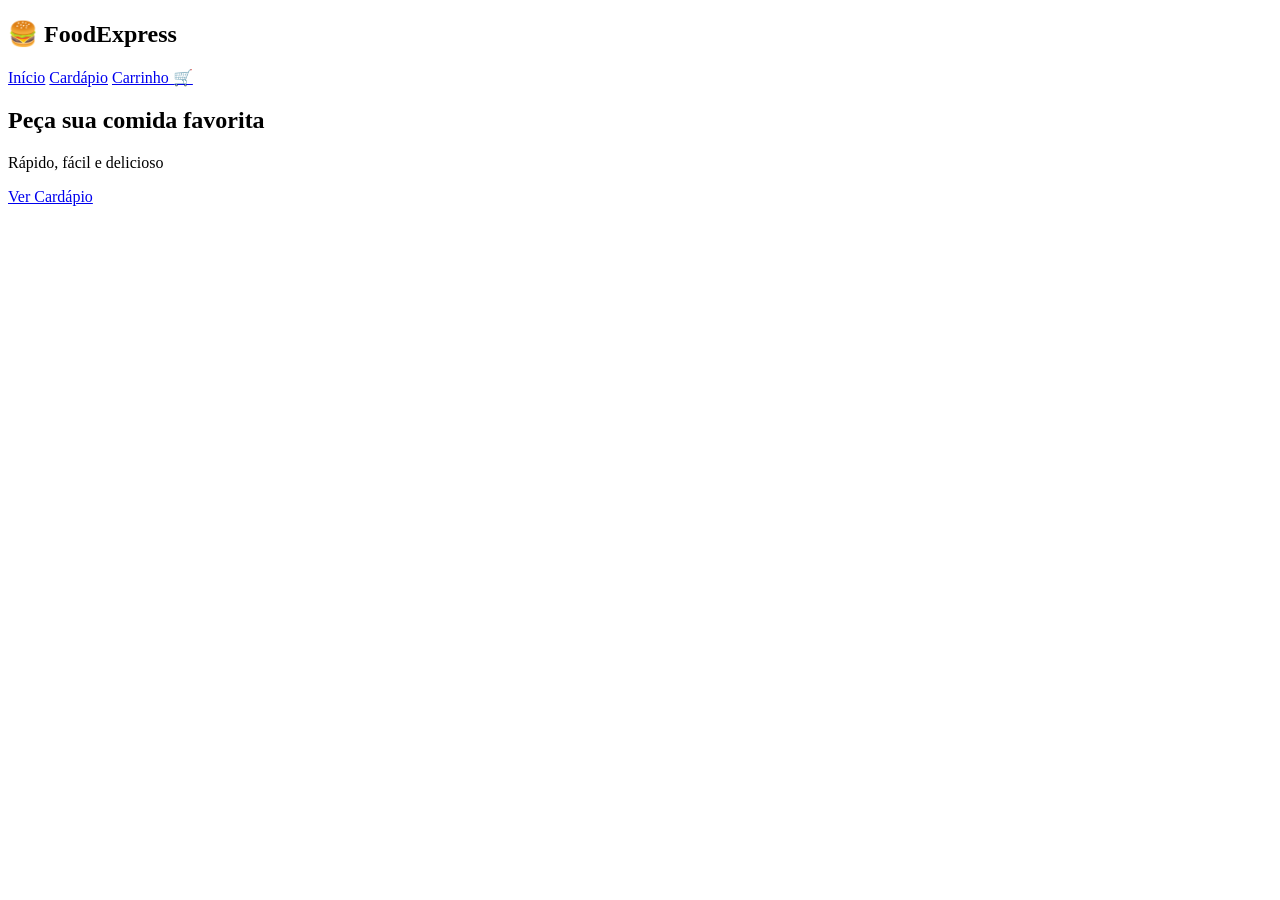
==== index.html @ 25d37e2e "gg" ====
<!DOCTYPE html>
<html lang="pt-BR">
<head>
<meta charset="UTF-8">
<title>FoodExpress</title>
<link rel="stylesheet" href="css/style.css">
</head>
<body>

<header>
  <nav class="navbar">
    <h1>🍔 FoodExpress</h1>
    <div>
      <a href="index.html">Início</a>
      <a href="cardapio.html">Cardápio</a>
      <a href="carrinho.html">Carrinho 🛒</a>
    </div>
  </nav>
</header>

<section class="hero">
  <h2>Peça sua comida favorita</h2>
  <p>Rápido, fácil e delicioso</p>
  <a href="cardapio.html" class="btn">Ver Cardápio</a>
</section>

</body>
</html>
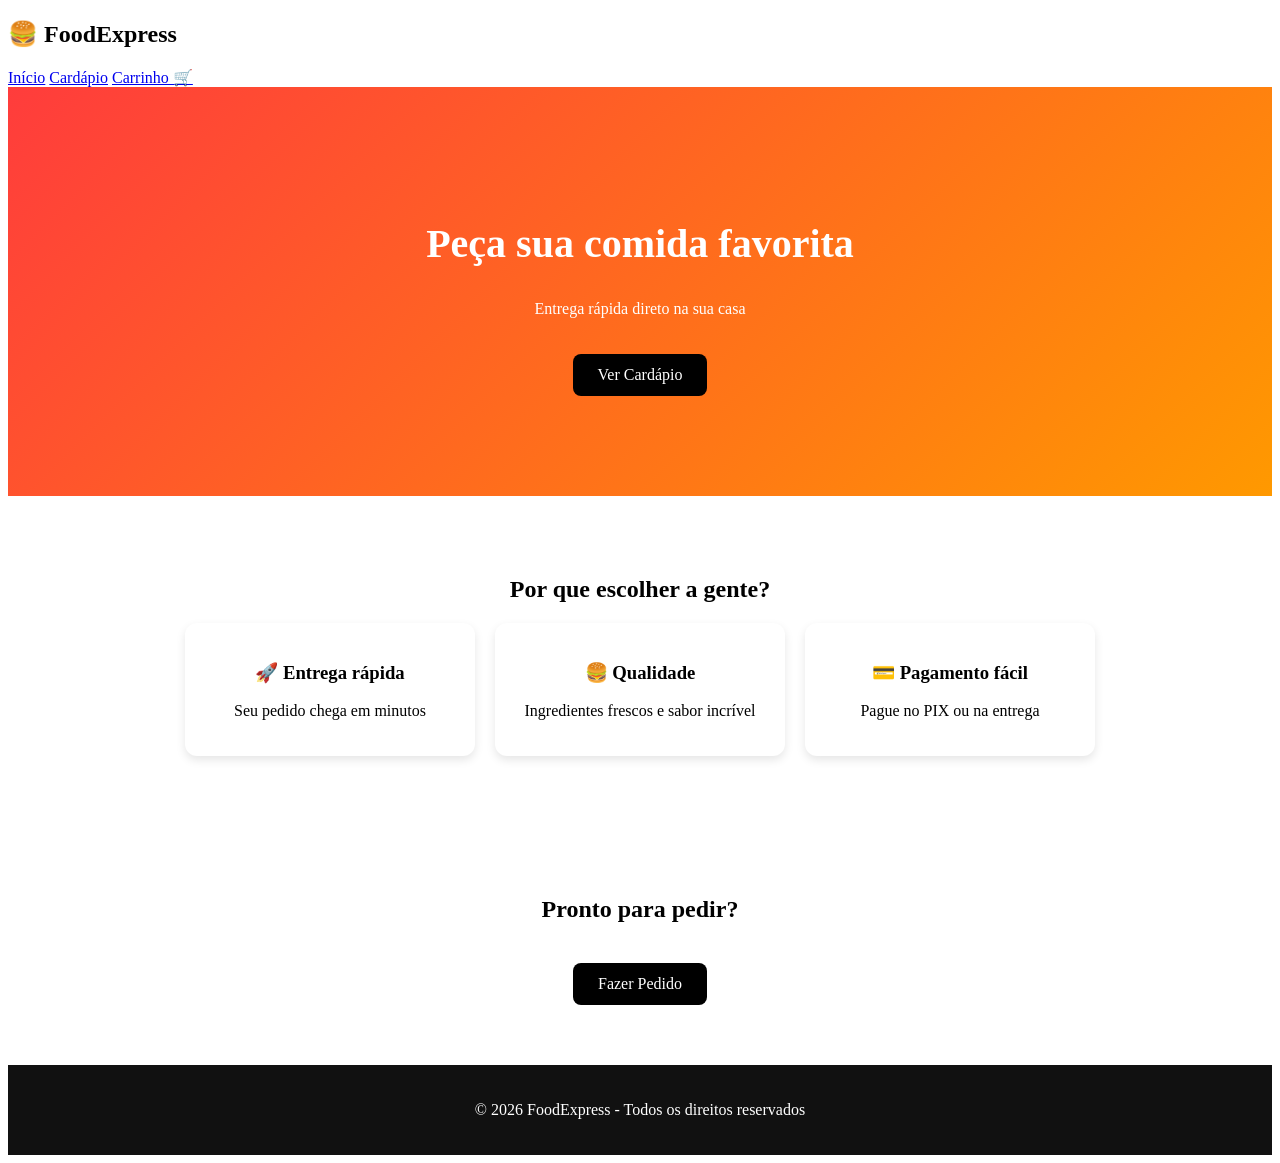
==== commit 420aa461: "fff" ====
--- a/index.html
+++ b/index.html
@@ -3,7 +3,59 @@
 <head>
 <meta charset="UTF-8">
 <title>FoodExpress</title>
+
 <link rel="stylesheet" href="css/style.css">
+
+<style>
+.hero {
+  background: linear-gradient(135deg, #ff3c3c, #ff9900);
+  color: white;
+  text-align: center;
+  padding: 100px 20px;
+}
+
+.hero h2 {
+  font-size: 40px;
+}
+
+.btn {
+  display: inline-block;
+  margin-top: 20px;
+  padding: 12px 25px;
+  background: black;
+  color: white;
+  text-decoration: none;
+  border-radius: 8px;
+}
+
+.section {
+  padding: 60px 20px;
+  text-align: center;
+}
+
+.cards {
+  display: flex;
+  gap: 20px;
+  justify-content: center;
+  flex-wrap: wrap;
+}
+
+.card-home {
+  background: white;
+  padding: 20px;
+  border-radius: 12px;
+  width: 250px;
+  box-shadow: 0 4px 10px rgba(0,0,0,0.1);
+}
+
+footer {
+  background: #111;
+  color: white;
+  text-align: center;
+  padding: 20px;
+}
+</style>
+
 </head>
 <body>
 
@@ -18,11 +70,45 @@
   </nav>
 </header>
 
+<!-- HERO -->
 <section class="hero">
   <h2>Peça sua comida favorita</h2>
-  <p>Rápido, fácil e delicioso</p>
+  <p>Entrega rápida direto na sua casa</p>
   <a href="cardapio.html" class="btn">Ver Cardápio</a>
 </section>
 
+<!-- DIFERENCIAIS -->
+<section class="section">
+  <h2>Por que escolher a gente?</h2>
+
+  <div class="cards">
+    <div class="card-home">
+      <h3>🚀 Entrega rápida</h3>
+      <p>Seu pedido chega em minutos</p>
+    </div>
+
+    <div class="card-home">
+      <h3>🍔 Qualidade</h3>
+      <p>Ingredientes frescos e sabor incrível</p>
+    </div>
+
+    <div class="card-home">
+      <h3>💳 Pagamento fácil</h3>
+      <p>Pague no PIX ou na entrega</p>
+    </div>
+  </div>
+</section>
+
+<!-- CHAMADA FINAL -->
+<section class="section">
+  <h2>Pronto para pedir?</h2>
+  <a href="cardapio.html" class="btn">Fazer Pedido</a>
+</section>
+
+<!-- RODAPÉ -->
+<footer>
+  <p>© 2026 FoodExpress - Todos os direitos reservados</p>
+</footer>
+
 </body>
 </html>
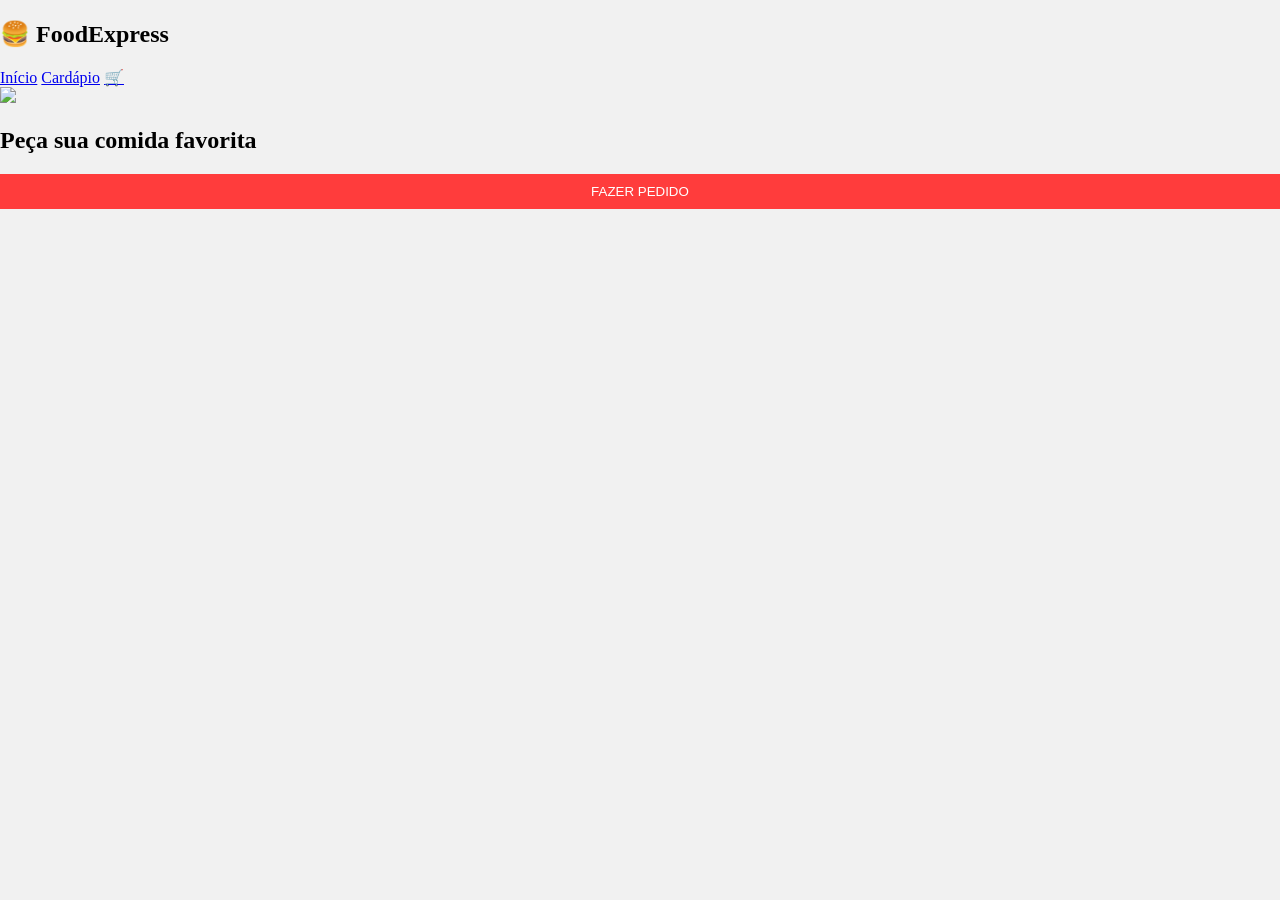
==== commit a810626e: "h" ====
--- a/index.html
+++ b/index.html
@@ -1,114 +1,29 @@
 <!DOCTYPE html>
-<html lang="pt-BR">
+<html lang="pt-br">
 <head>
 <meta charset="UTF-8">
 <title>FoodExpress</title>
+<link rel="stylesheet" href="style.css">
+</head>
 
-<link rel="stylesheet" href="css/style.css">
-
-<style>
-.hero {
-  background: linear-gradient(135deg, #ff3c3c, #ff9900);
-  color: white;
-  text-align: center;
-  padding: 100px 20px;
-}
-
-.hero h2 {
-  font-size: 40px;
-}
-
-.btn {
-  display: inline-block;
-  margin-top: 20px;
-  padding: 12px 25px;
-  background: black;
-  color: white;
-  text-decoration: none;
-  border-radius: 8px;
-}
-
-.section {
-  padding: 60px 20px;
-  text-align: center;
-}
-
-.cards {
-  display: flex;
-  gap: 20px;
-  justify-content: center;
-  flex-wrap: wrap;
-}
-
-.card-home {
-  background: white;
-  padding: 20px;
-  border-radius: 12px;
-  width: 250px;
-  box-shadow: 0 4px 10px rgba(0,0,0,0.1);
-}
-
-footer {
-  background: #111;
-  color: white;
-  text-align: center;
-  padding: 20px;
-}
-</style>
-
-</head>
 <body>
 
-<header>
-  <nav class="navbar">
-    <h1>🍔 FoodExpress</h1>
-    <div>
-      <a href="index.html">Início</a>
-      <a href="cardapio.html">Cardápio</a>
-      <a href="carrinho.html">Carrinho 🛒</a>
-    </div>
+<header class="header">
+  <h2>🍔 FoodExpress</h2>
+  <nav>
+    <a href="index.html">Início</a>
+    <a href="cardapio.html">Cardápio</a>
+    <a href="carrinho.html">🛒</a>
   </nav>
 </header>
 
-<!-- HERO -->
 <section class="hero">
-  <h2>Peça sua comida favorita</h2>
-  <p>Entrega rápida direto na sua casa</p>
-  <a href="cardapio.html" class="btn">Ver Cardápio</a>
-</section>
-
-<!-- DIFERENCIAIS -->
-<section class="section">
-  <h2>Por que escolher a gente?</h2>
-
-  <div class="cards">
-    <div class="card-home">
-      <h3>🚀 Entrega rápida</h3>
-      <p>Seu pedido chega em minutos</p>
-    </div>
-
-    <div class="card-home">
-      <h3>🍔 Qualidade</h3>
-      <p>Ingredientes frescos e sabor incrível</p>
-    </div>
-
-    <div class="card-home">
-      <h3>💳 Pagamento fácil</h3>
-      <p>Pague no PIX ou na entrega</p>
-    </div>
+  <img src="img/banner.jpg">
+  <div class="hero-text">
+    <h1>Peça sua comida favorita</h1>
+    <button onclick="location.href='cardapio.html'">FAZER PEDIDO</button>
   </div>
 </section>
 
-<!-- CHAMADA FINAL -->
-<section class="section">
-  <h2>Pronto para pedir?</h2>
-  <a href="cardapio.html" class="btn">Fazer Pedido</a>
-</section>
-
-<!-- RODAPÉ -->
-<footer>
-  <p>© 2026 FoodExpress - Todos os direitos reservados</p>
-</footer>
-
 </body>
 </html>
--- a/style.css
+++ b/style.css
@@ -0,0 +1,41 @@
+body {
+  font-family: 'Segoe UI';
+  margin: 0;
+  background: #f1f1f1;
+}
+
+.navbar {
+  display: flex;
+  justify-content: space-between;
+  background: #111;
+  color: white;
+  padding: 15px;
+}
+
+.grid {
+  display: grid;
+  grid-template-columns: repeat(auto-fit, minmax(220px,1fr));
+  gap: 20px;
+  padding: 20px;
+}
+
+.card {
+  background: white;
+  border-radius: 12px;
+  overflow: hidden;
+  box-shadow: 0 4px 10px rgba(0,0,0,0.1);
+}
+
+.card img {
+  width: 100%;
+  height: 150px;
+  object-fit: cover;
+}
+
+button {
+  width: 100%;
+  padding: 10px;
+  background: #ff3c3c;
+  color: white;
+  border: none;
+}
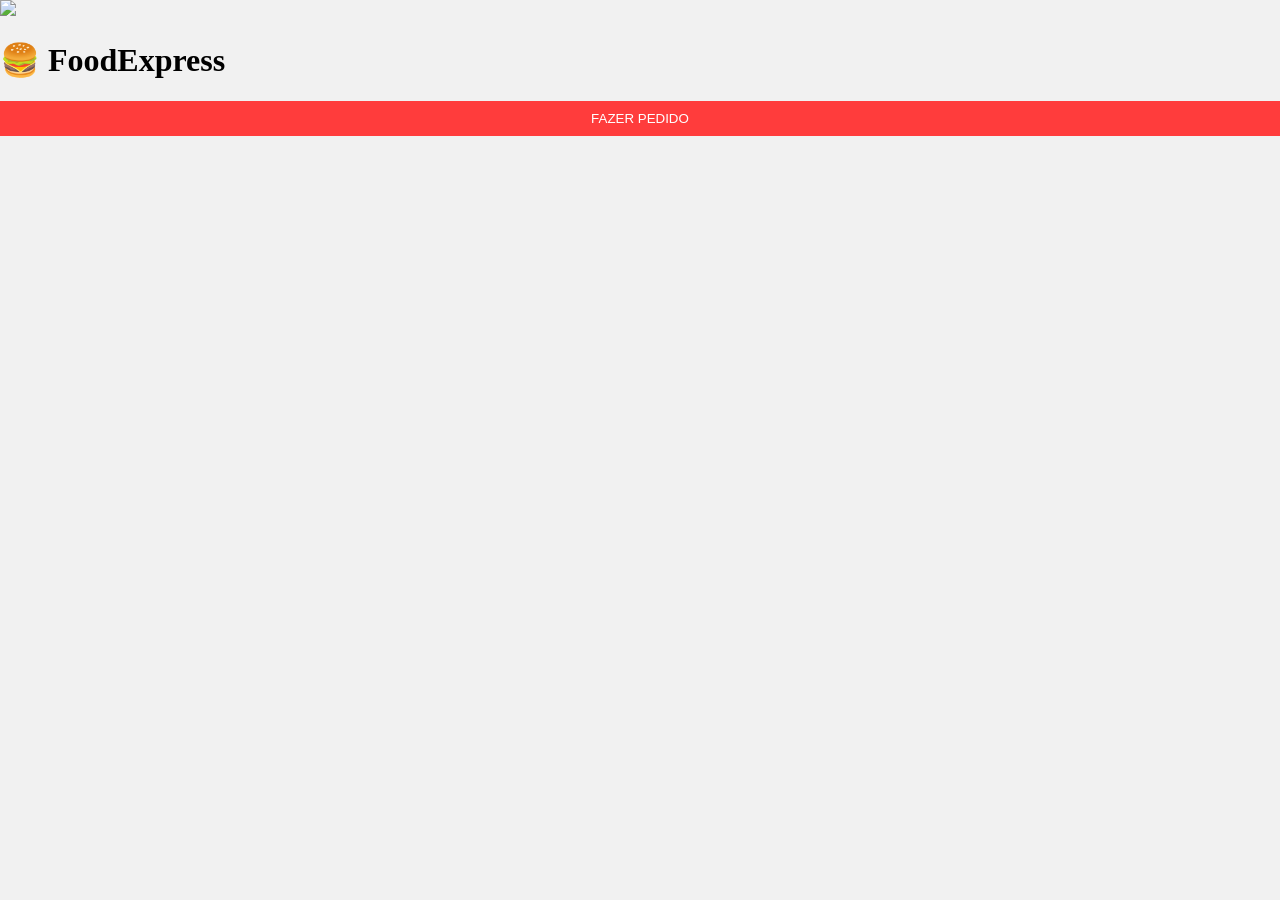
==== commit 7ed4dcfc: "jjj" ====
--- a/index.html
+++ b/index.html
@@ -1,5 +1,5 @@
 <!DOCTYPE html>
-<html lang="pt-br">
+<html>
 <head>
 <meta charset="UTF-8">
 <title>FoodExpress</title>
@@ -8,22 +8,14 @@
 
 <body>
 
-<header class="header">
-  <h2>🍔 FoodExpress</h2>
-  <nav>
-    <a href="index.html">Início</a>
-    <a href="cardapio.html">Cardápio</a>
-    <a href="carrinho.html">🛒</a>
-  </nav>
-</header>
+<div class="hero">
+  <img src="https://images.unsplash.com/photo-1600891964599-f61ba0e24092">
 
-<section class="hero">
-  <img src="img/banner.jpg">
-  <div class="hero-text">
-    <h1>Peça sua comida favorita</h1>
+  <div class="conteudo">
+    <h1>🍔 FoodExpress</h1>
     <button onclick="location.href='cardapio.html'">FAZER PEDIDO</button>
   </div>
-</section>
+</div>
 
 </body>
 </html>
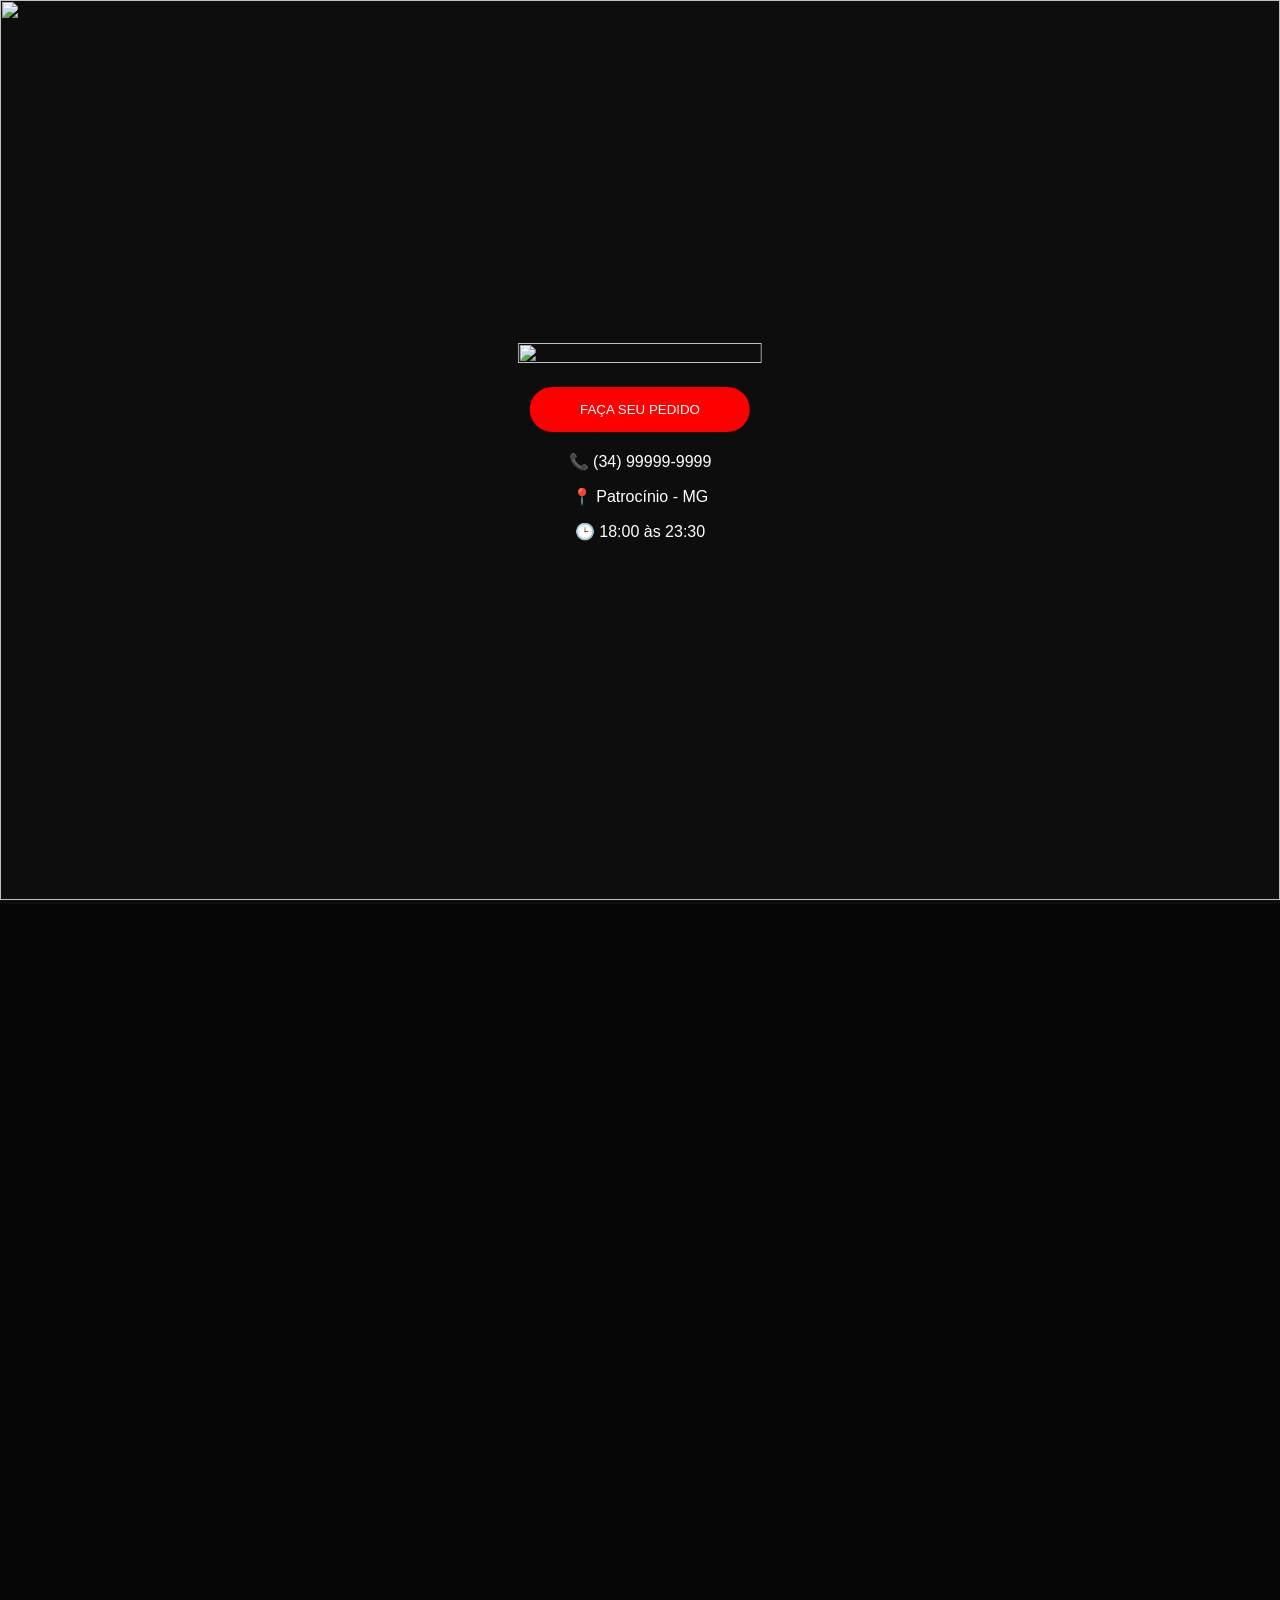
==== commit 7ba8a417: "dxx" ====
--- a/index.html
+++ b/index.html
@@ -2,19 +2,37 @@
 <html>
 <head>
 <meta charset="UTF-8">
-<title>FoodExpress</title>
+<title>Lanchonete</title>
 <link rel="stylesheet" href="style.css">
 </head>
 
 <body>
 
 <div class="hero">
+
   <img src="https://images.unsplash.com/photo-1600891964599-f61ba0e24092">
 
+  <div class="overlay"></div>
+
   <div class="conteudo">
-    <h1>🍔 FoodExpress</h1>
-    <button onclick="location.href='cardapio.html'">FAZER PEDIDO</button>
+
+    <!-- LOGO -->
+    <img src="img/logo.png" class="logo">
+
+    <!-- BOTÃO -->
+    <button onclick="location.href='categorias.html'" class="btn">
+      FAÇA SEU PEDIDO
+    </button>
+
+    <!-- INFO -->
+    <div class="info">
+      <p>📞 (34) 99999-9999</p>
+      <p>📍 Patrocínio - MG</p>
+      <p>🕒 18:00 às 23:30</p>
+    </div>
+
   </div>
+
 </div>
 
 </body>
--- a/style.css
+++ b/style.css
@@ -1,41 +1,76 @@
-body {
-  font-family: 'Segoe UI';
-  margin: 0;
-  background: #f1f1f1;
+body{
+  margin:0;
+  font-family:Arial;
+  background:#0d0d0d;
+  color:white;
+  text-align:center;
 }
 
-.navbar {
-  display: flex;
-  justify-content: space-between;
-  background: #111;
-  color: white;
-  padding: 15px;
+.hero{
+  height:100vh;
+  position:relative;
 }
 
-.grid {
-  display: grid;
-  grid-template-columns: repeat(auto-fit, minmax(220px,1fr));
-  gap: 20px;
-  padding: 20px;
+.hero img{
+  width:100%;
+  height:100%;
+  object-fit:cover;
 }
 
-.card {
-  background: white;
-  border-radius: 12px;
-  overflow: hidden;
-  box-shadow: 0 4px 10px rgba(0,0,0,0.1);
+.overlay{
+  position:absolute;
+  width:100%;
+  height:100%;
+  background:rgba(0,0,0,0.6);
 }
 
-.card img {
-  width: 100%;
-  height: 150px;
-  object-fit: cover;
+.conteudo{
+  position:absolute;
+  top:50%;
+  left:50%;
+  transform:translate(-50%,-50%);
 }
 
-button {
-  width: 100%;
-  padding: 10px;
-  background: #ff3c3c;
-  color: white;
-  border: none;
+.logo{
+  width:120px;
+  margin-bottom:20px;
+}
+
+.btn{
+  background:red;
+  padding:15px;
+  border:none;
+  color:white;
+  border-radius:50px;
+  width:220px;
+}
+
+.info{
+  margin-top:20px;
+}
+
+.grid{
+  display:grid;
+  grid-template-columns:1fr 1fr;
+  gap:10px;
+  padding:10px;
+}
+
+.cat-btn{
+  background:#1a1a1a;
+  padding:20px;
+  border:none;
+  color:white;
+  border-radius:10px;
+}
+
+.card{
+  background:#1a1a1a;
+  padding:10px;
+  border-radius:10px;
+}
+
+.card img{
+  width:100%;
+  border-radius:10px;
 }
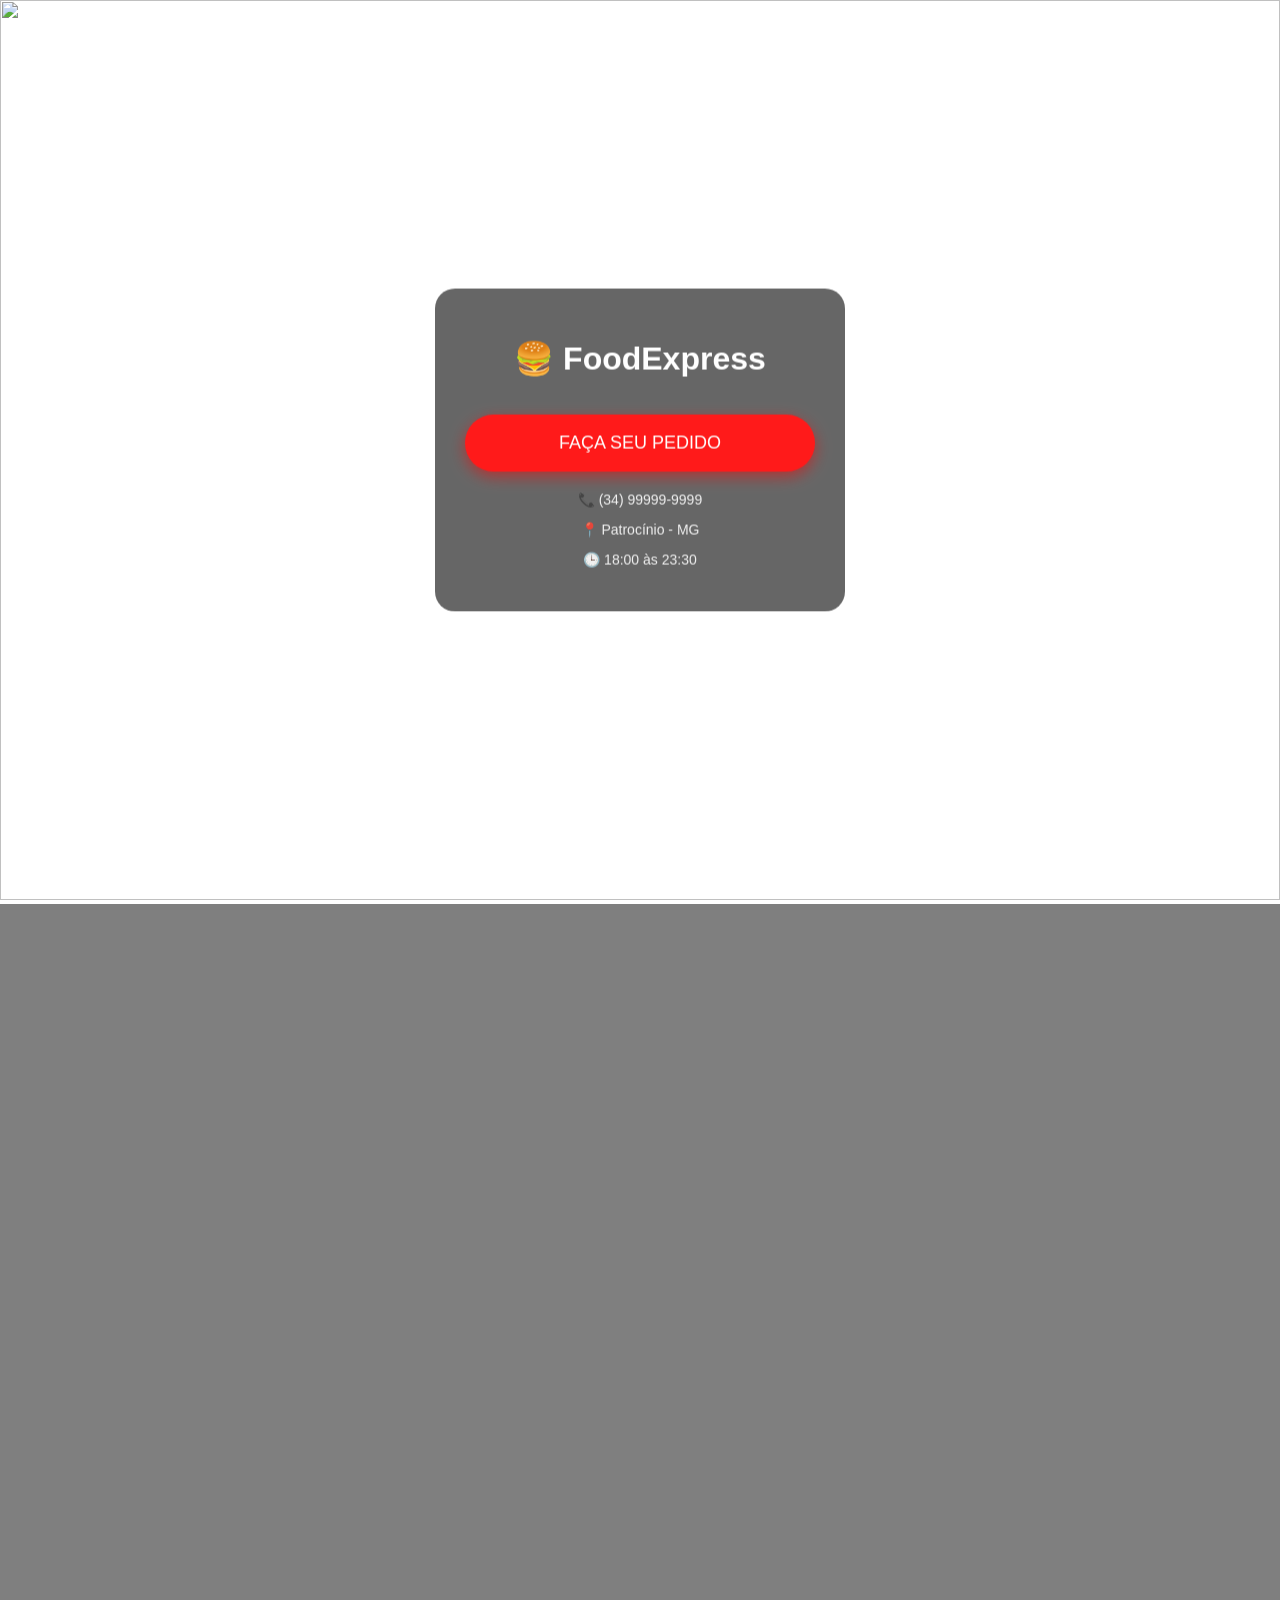
==== commit 62184a99: "bbb" ====
--- a/index.html
+++ b/index.html
@@ -2,7 +2,7 @@
 <html>
 <head>
 <meta charset="UTF-8">
-<title>Lanchonete</title>
+<title>FoodExpress</title>
 <link rel="stylesheet" href="style.css">
 </head>
 
@@ -14,17 +14,14 @@
 
   <div class="overlay"></div>
 
-  <div class="conteudo">
+  <div class="box">
 
-    <!-- LOGO -->
-    <img src="img/logo.png" class="logo">
+    <h1>🍔 FoodExpress</h1>
 
-    <!-- BOTÃO -->
-    <button onclick="location.href='categorias.html'" class="btn">
+    <button onclick="location.href='categorias.html'" class="btn-main">
       FAÇA SEU PEDIDO
     </button>
 
-    <!-- INFO -->
     <div class="info">
       <p>📞 (34) 99999-9999</p>
       <p>📍 Patrocínio - MG</p>
--- a/style.css
+++ b/style.css
@@ -1,9 +1,6 @@
 body{
   margin:0;
   font-family:Arial;
-  background:#0d0d0d;
-  color:white;
-  text-align:center;
 }
 
 .hero{
@@ -21,56 +18,46 @@
   position:absolute;
   width:100%;
   height:100%;
-  background:rgba(0,0,0,0.6);
+  background:rgba(0,0,0,0.5);
 }
 
-.conteudo{
+/* CAIXA PROFISSIONAL */
+.box{
   position:absolute;
   top:50%;
   left:50%;
   transform:translate(-50%,-50%);
+  background:rgba(0,0,0,0.6);
+  backdrop-filter: blur(10px);
+  padding:30px;
+  border-radius:20px;
+  text-align:center;
+  color:white;
+  width:80%;
+  max-width:350px;
 }
 
-.logo{
-  width:120px;
-  margin-bottom:20px;
+/* BOTÃO NÍVEL APP */
+.btn-main{
+  background:#ff1a1a;
+  color:white;
+  border:none;
+  padding:18px;
+  width:100%;
+  border-radius:50px;
+  font-size:18px;
+  margin-top:15px;
+  box-shadow:0 5px 15px rgba(255,0,0,0.5);
+  transition:0.3s;
 }
 
-.btn{
-  background:red;
-  padding:15px;
-  border:none;
-  color:white;
-  border-radius:50px;
-  width:220px;
+.btn-main:hover{
+  transform:scale(1.05);
 }
 
+/* INFO */
 .info{
   margin-top:20px;
-}
-
-.grid{
-  display:grid;
-  grid-template-columns:1fr 1fr;
-  gap:10px;
-  padding:10px;
-}
-
-.cat-btn{
-  background:#1a1a1a;
-  padding:20px;
-  border:none;
-  color:white;
-  border-radius:10px;
-}
-
-.card{
-  background:#1a1a1a;
-  padding:10px;
-  border-radius:10px;
-}
-
-.card img{
-  width:100%;
-  border-radius:10px;
+  font-size:14px;
+  opacity:0.9;
 }
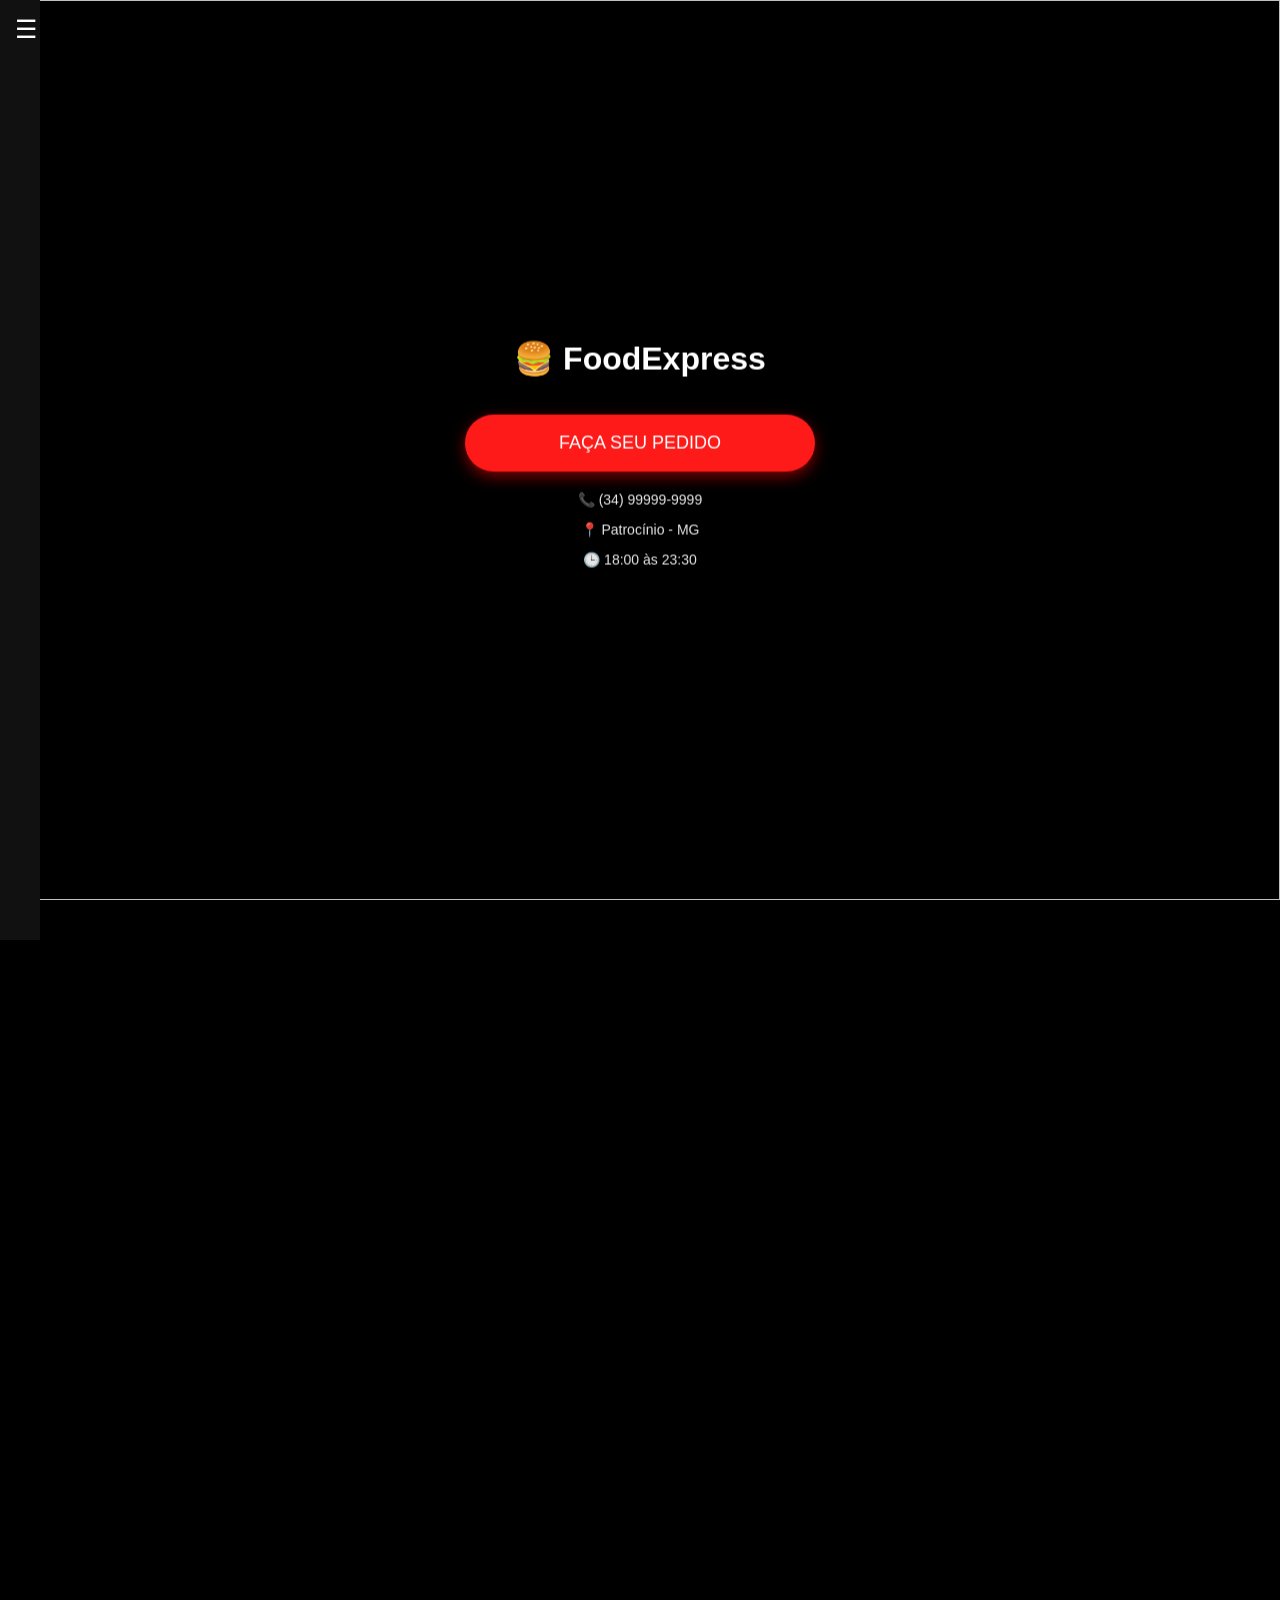
==== commit 729b36af: "hbb" ====
--- a/index.html
+++ b/index.html
@@ -7,6 +7,26 @@
 </head>
 
 <body>
+  <!-- BOTÃO MENU -->
+<div class="menu-btn" onclick="abrirMenu()">☰</div>
+
+<!-- MENU LATERAL -->
+<div id="menu" class="menu">
+
+  <h2>🍔 FoodExpress</h2>
+
+  <a href="categorias.html">📋 Cardápio</a>
+  <a href="#">⭐ Promoções</a>
+  <a href="carrinho.html">🛒 Meu Carrinho</a>
+  <a href="#">📦 Meus Pedidos</a>
+  <a href="#">🎟️ Cupons</a>
+  <a href="#">👤 Minha Conta</a>
+  <a href="#">📍 Localização</a>
+  <a href="#">🚚 Área de Entrega</a>
+  <a href="#">📲 Instalar App</a>
+  <a href="tel:34999999999">📞 Pedir por Telefone</a>
+
+</div>
 
 <div class="hero">
 
--- a/style.css
+++ b/style.css
@@ -60,4 +60,80 @@
   margin-top:20px;
   font-size:14px;
   opacity:0.9;
+}
+
+body{
+  margin:0;
+  background:black;
+  color:white;
+  font-family:Arial;
+}
+
+/* TOPO */
+.topo{
+  background:#1a1a1a;
+  padding:15px;
+  font-size:18px;
+}
+
+/* LISTA */
+.lista{
+  padding:20px;
+}
+
+/* ITEM */
+.item{
+  margin-bottom:30px;
+  border-bottom:1px solid #333;
+  padding-bottom:15px;
+  cursor:pointer;
+  transition:0.3s;
+}
+
+.item:hover{
+  transform:scale(1.02);
+}
+
+.item h2{
+  font-size:26px;
+  margin:0;
+}
+
+.item p{
+  margin-top:5px;
+  color:#aaa;
+}
+/* BOTÃO MENU */
+.menu-btn{
+  position:fixed;
+  top:15px;
+  left:15px;
+  font-size:25px;
+  color:white;
+  z-index:1000;
+}
+
+/* MENU LATERAL */
+.menu{
+  position:fixed;
+  top:0;
+  left:-250px;
+  width:250px;
+  height:100%;
+  background:#111;
+  padding:20px;
+  transition:0.3s;
+  z-index:999;
+}
+
+.menu h2{
+  margin-bottom:20px;
+}
+
+.menu a{
+  display:block;
+  color:white;
+  text-decoration:none;
+  margin:15px 0;
+  font-size:16px;
 }
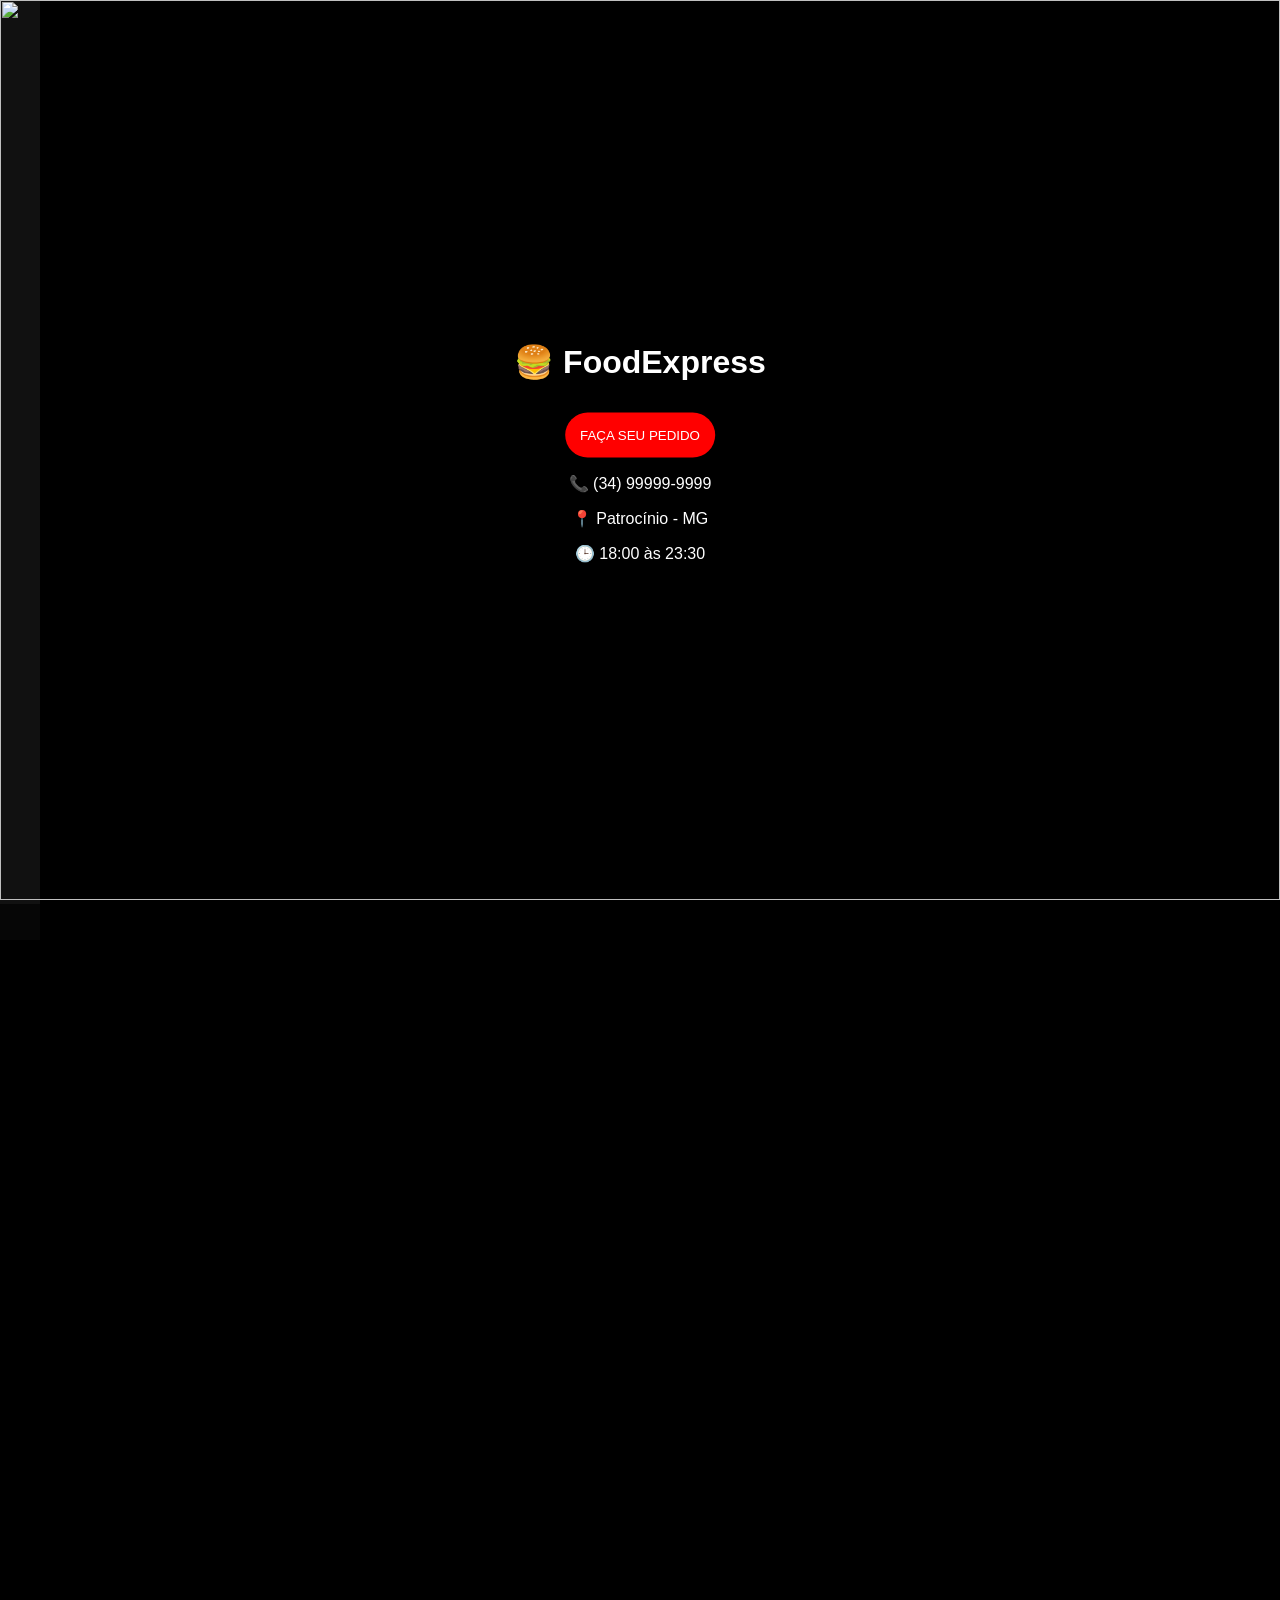
==== commit 1c780745: "hjh" ====
--- a/index.html
+++ b/index.html
@@ -7,6 +7,13 @@
 </head>
 
 <body>
+  <div class="menu-btn" onclick="toggleMenu()">☰</div>
+
+<div id="menu" class="menu">
+  <a href="categorias.html">📋 Cardápio</a>
+  <a href="carrinho.html">🛒 Carrinho</a>
+</div>
+
   <!-- BOTÃO MENU -->
 <div class="menu-btn" onclick="abrirMenu()">☰</div>
 
--- a/style.css
+++ b/style.css
@@ -1,8 +1,11 @@
 body{
   margin:0;
   font-family:Arial;
+  background:#000;
+  color:#fff;
 }
 
+/* HOME */
 .hero{
   height:100vh;
   position:relative;
@@ -18,62 +21,24 @@
   position:absolute;
   width:100%;
   height:100%;
-  background:rgba(0,0,0,0.5);
+  background:rgba(0,0,0,0.6);
 }
 
-/* CAIXA PROFISSIONAL */
 .box{
   position:absolute;
   top:50%;
   left:50%;
   transform:translate(-50%,-50%);
-  background:rgba(0,0,0,0.6);
-  backdrop-filter: blur(10px);
-  padding:30px;
-  border-radius:20px;
   text-align:center;
-  color:white;
-  width:80%;
-  max-width:350px;
 }
 
-/* BOTÃO NÍVEL APP */
 .btn-main{
-  background:#ff1a1a;
+  background:red;
   color:white;
+  padding:15px;
   border:none;
-  padding:18px;
-  width:100%;
-  border-radius:50px;
-  font-size:18px;
-  margin-top:15px;
-  box-shadow:0 5px 15px rgba(255,0,0,0.5);
-  transition:0.3s;
-}
-
-.btn-main:hover{
-  transform:scale(1.05);
-}
-
-/* INFO */
-.info{
-  margin-top:20px;
-  font-size:14px;
-  opacity:0.9;
-}
-
-body{
-  margin:0;
-  background:black;
-  color:white;
-  font-family:Arial;
-}
-
-/* TOPO */
-.topo{
-  background:#1a1a1a;
-  padding:15px;
-  font-size:18px;
+  border-radius:30px;
+  margin-top:10px;
 }
 
 /* LISTA */
@@ -81,39 +46,57 @@
   padding:20px;
 }
 
-/* ITEM */
 .item{
-  margin-bottom:30px;
   border-bottom:1px solid #333;
-  padding-bottom:15px;
-  cursor:pointer;
-  transition:0.3s;
+  padding:15px 0;
 }
 
-.item:hover{
-  transform:scale(1.02);
+/* PRODUTOS */
+.produtos{
+  display:grid;
+  grid-template-columns:1fr 1fr;
+  gap:10px;
+  padding:10px;
 }
 
-.item h2{
-  font-size:26px;
-  margin:0;
+.card{
+  background:#111;
+  border-radius:10px;
+  overflow:hidden;
+  text-align:center;
 }
 
-.item p{
-  margin-top:5px;
-  color:#aaa;
-}
-/* BOTÃO MENU */
-.menu-btn{
-  position:fixed;
-  top:15px;
-  left:15px;
-  font-size:25px;
-  color:white;
-  z-index:1000;
+.card img{
+  width:100%;
+  height:100px;
+  object-fit:cover;
+    border-radius:10px;
 }
 
-/* MENU LATERAL */
+/* BOTÃO CARRINHO */
+.btn-carrinho{
+  position:fixed;
+  bottom:10px;
+  left:50%;
+  transform:translateX(-50%);
+  background:red;
+  padding:15px;
+  border-radius:30px;
+  text-decoration:none;
+  color:white;
+}
+
+/* STATUS */
+.tracker{
+  display:flex;
+  justify-content:space-around;
+  margin-top:50px;
+}
+
+.step{
+  border-bottom:3px solid gray;
+  padding:10px;
+}
 .menu{
   position:fixed;
   top:0;
@@ -121,19 +104,14 @@
   width:250px;
   height:100%;
   background:#111;
+  transition:0.3s;
   padding:20px;
-  transition:0.3s;
-  z-index:999;
 }
 
-.menu h2{
-  margin-bottom:20px;
-}
-
-.menu a{
-  display:block;
+.menu-btn{
+  position:fixed;
+  top:15px;
+  left:15px;
+  font-size:25px;
   color:white;
-  text-decoration:none;
-  margin:15px 0;
-  font-size:16px;
 }
